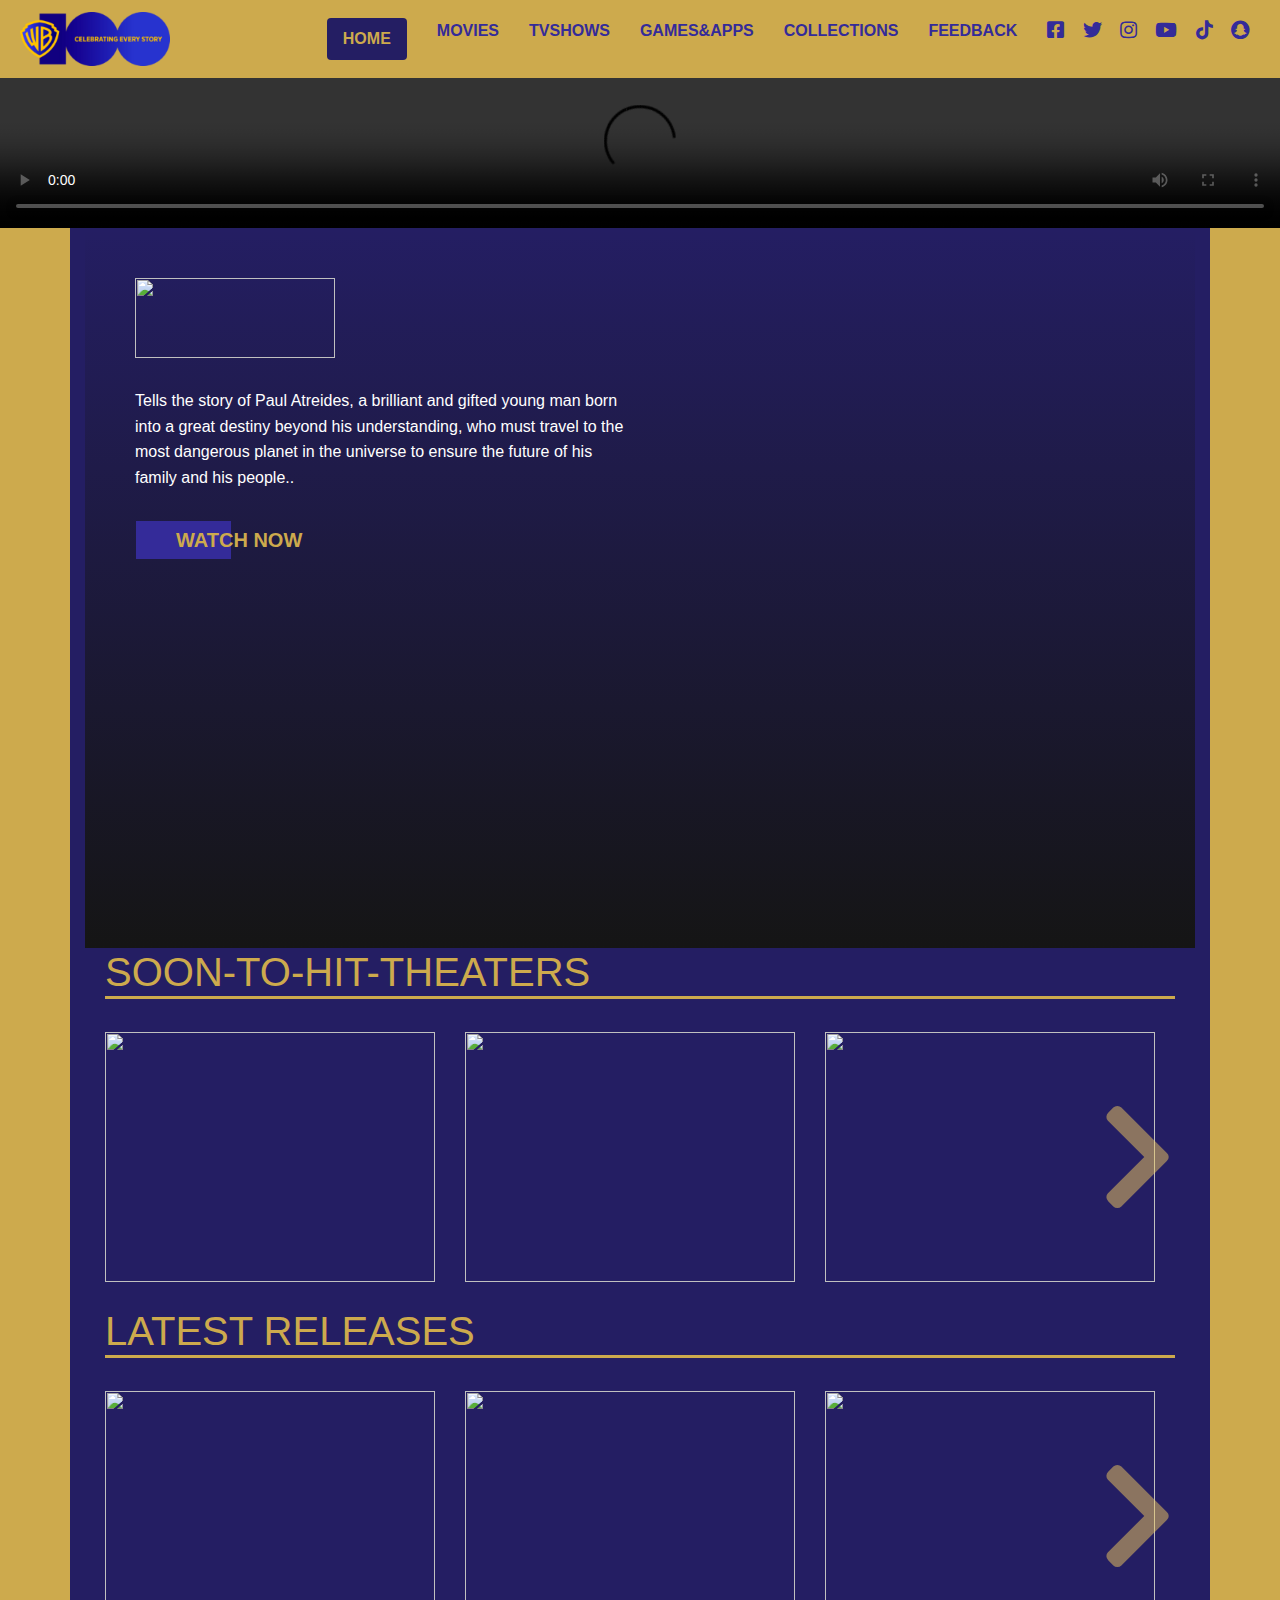
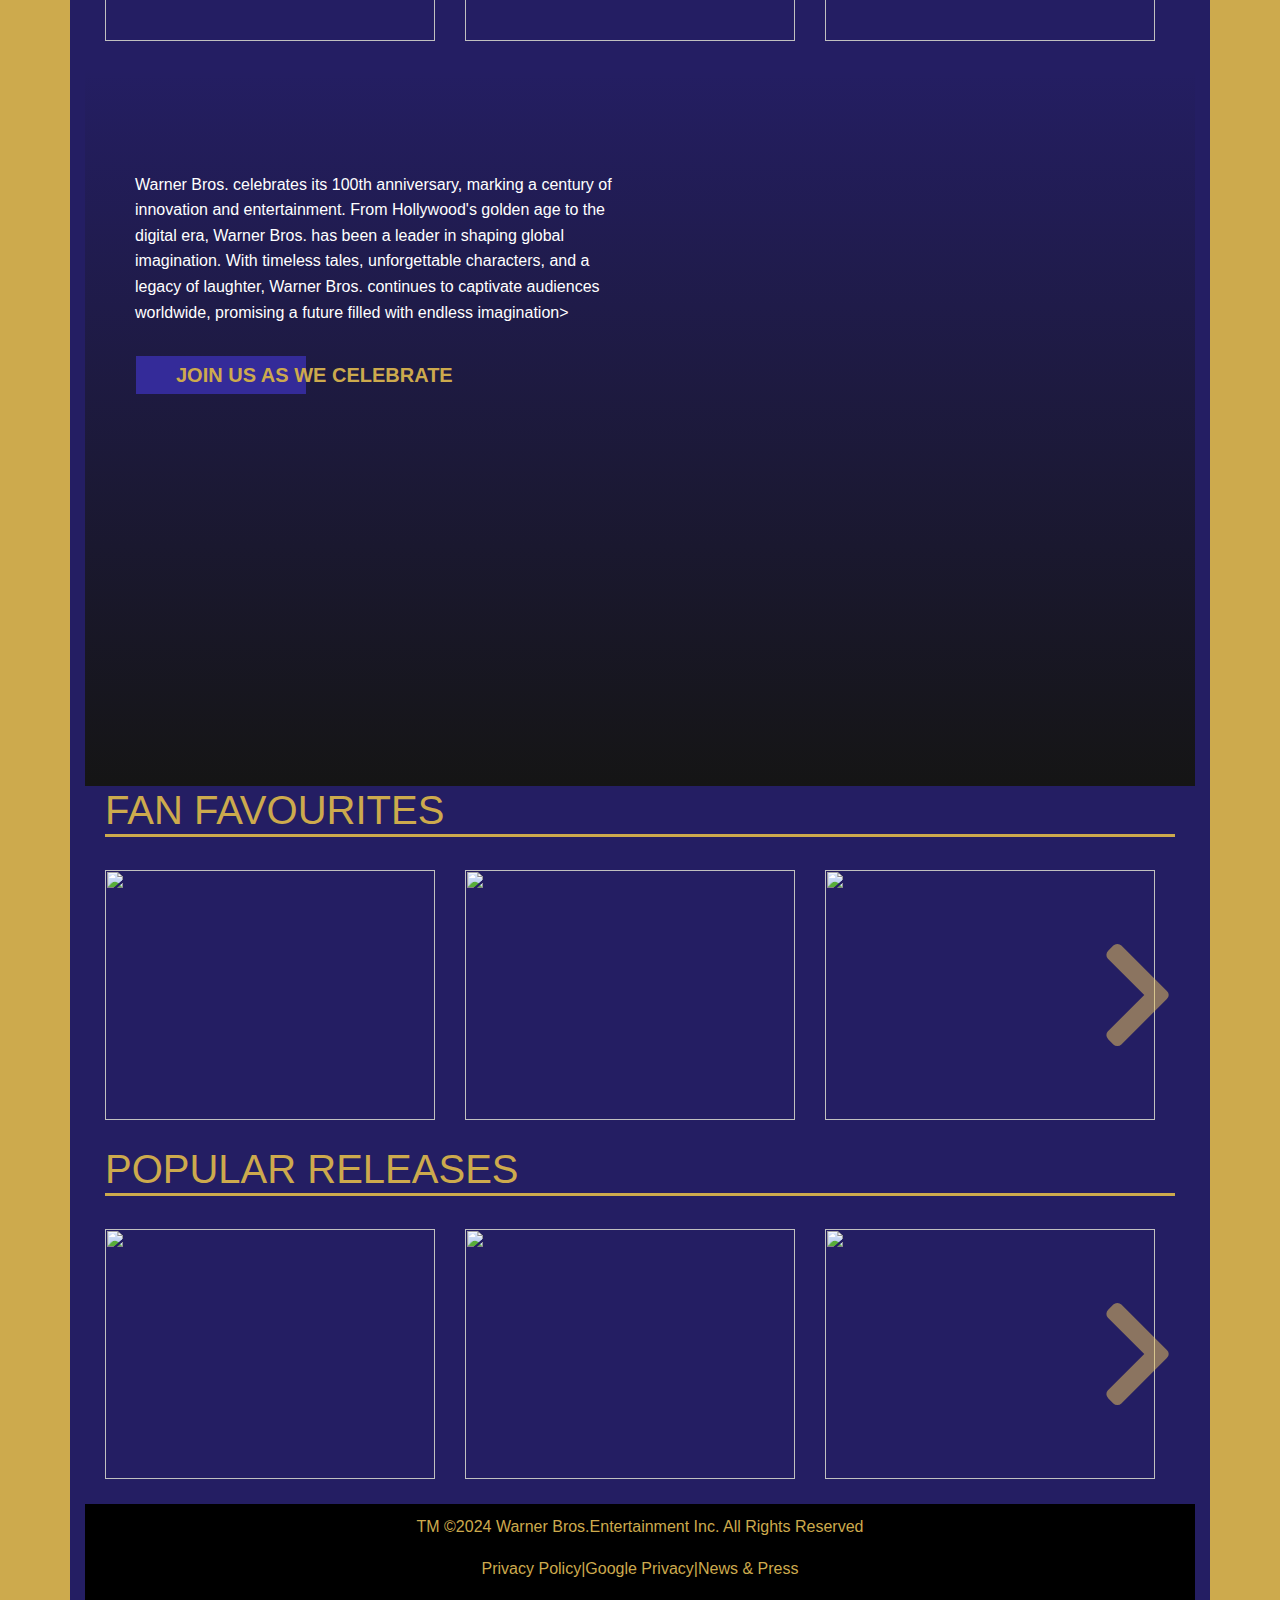
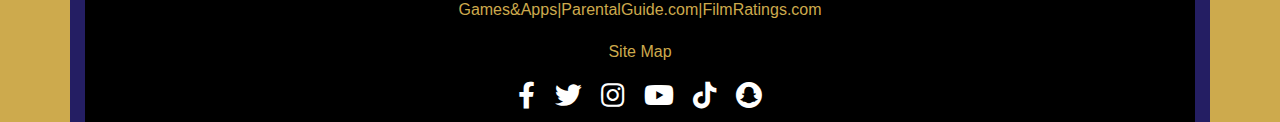
==== index.html @ 6bb21a34 "Add files via upload" ====
<!DOCTYPE html>
<html lang="en">
<head>
    <meta charset="UTF-8">
    <meta name="viewport" content="width=device-width, initial-scale=1.0">
    <title>Warner Bros</title>
    <link href="https://stackpath.bootstrapcdn.com/bootstrap/4.5.2/css/bootstrap.min.css" rel="stylesheet">
	<link href="https://cdnjs.cloudflare.com/ajax/libs/font-awesome/5.15.3/css/all.min.css" rel="stylesheet">
    <link rel="stylesheet" href="style.css">
    <style>
.btn {
    color: #cdaa4d;
    padding: 0.25rem 1.5rem;
    text-transform: uppercase;
    font-size: 1.25rem;
    font-weight: 700;
    display: inline-flex;
    position: relative;
    align-items: center;
}

.btn-hover::before {
    z-index: 1;
    content: "";
    position: absolute;
    top: 0;
    left: 0;
    width: 50%;
    height: 100%;
    background-color: #342b99;
    transition: 0.3s ease-in-out;
}

.btn-hover:hover::before {
    width: 100%;
}

.btn i,
.btn span {
    z-index: 1;
}

.btn i {
    margin-right: 1rem;
}
    video {
    width: 100%;
    max-height: 500px;
    object-fit: cover; 
    display: block; 
    margin: 0 auto; 
    }

    </style>
</head>
<body>
    <header>
        <nav class="nav nav-pills">
        <ul class='nav-bar' style="margin-bottom: 0px;">
            <li class='logo'><a href='#'><img src='wb100.png'></a></li>
            <input type='checkbox' id='check' />
            <span class="menu">
                <li><a class="nav-link active" aria-current="page"  href="Index.html" style="color: #cdaa4d; background-color: #241e63;">Home</a></li>
                <li><a href="Movies.html">Movies</a></li>
                <li><a href="TvShows.html">TvShows</a></li>
                <li><a href="Games&Apps.html">Games&Apps</a></li>
                <li><a href="Collections.html">Collections</a></li>
                <li><a href="Feedback.html">Feedback</a></li>
                <li class="social-icons">
                <a href="#"><i class="fab fa-facebook-square"></i></a>
                <a href="#"><i class="fab fa-twitter"></i></a>
                <a href="#"><i class="fab fa-instagram"></i></a>
                <a href="#"><i class="fab fa-youtube"></i></a>
                <a href="#"><i class="fab fa-tiktok"></i></a>
                <a href="#"><i class="fab fa-snapchat"></i></a>
                </li> 
                <label for="check" class="close-menu"><i class="fas fa-times"></i></label>
            </span>
            <label for="check" class="open-menu"><i class="fas fa-bars"></i></label>
        </ul>
    </nav>
              <video autoplay loop playsinline controls>
        <source src="img/y2mate.com - WB100   Celebrating 100 years of storytelling at the Academy Awards_1080p.mp4" type="video/mp4">
    </video> 
    </header>
  
                  <div class="container">
        <div class="content-container">
            <div class="featured-content"
                style="background: linear-gradient(to bottom, rgba(0,0,0,0), #151515), url('img/dune.jpg');">
                <img class="featured-title"  src="img/dune2.png" alt="" width="60px" height="80px">
                <p class="featured-desc">Tells the story of Paul Atreides, a brilliant and gifted young man born into a great destiny beyond his understanding, who must travel to the most dangerous planet in the universe to ensure the future of his family and his people..</p>
               <div class="item-action top-down delay-6">
                                <a href="#" class="btn btn-hover">
                                    <i class="bx bxs-right-arrow"></i>
                                    <span>Watch now</span>
                                </a>
                            </div>
            </div>
            <div class="movie-list-container">
                <h1 class="movie-list-title" style="border-bottom: solid;">SOON-TO-HIT-THEATERS</h1>
                <div class="movie-list-wrapper">
                    <div class="movie-list">
                        <div class="movie-list-item">
                            <img class="movie-list-item-img" src="img/2.jpg" alt="">
                            <span class="movie-list-item-title">FURIOSA A MAD MAX SAGA</span>
                            <p class="movie-list-item-desc">29 June 2024</p>
                            <button class="movie-list-item-button">Watch</button>
                        </div>
                        <div class="movie-list-item">
                            <img class="movie-list-item-img" src="img/kong.jpg" alt="">
                            <span class="movie-list-item-title">Godzilla x Kong</span>
                            <p class="movie-list-item-desc">Now playing</p>
                            <button class="movie-list-item-button">Watch</button>
                        </div>
                        <div class="movie-list-item">
                            <img class="movie-list-item-img" src="img/3.jpg" alt="">
                            <span class="movie-list-item-title">Horizon:Chapter1&2</span>
                            <p class="movie-list-item-desc">Now Playing</p>
                            <button class="movie-list-item-button">Watch</button>
                        </div>
                        <div class="movie-list-item">
                            <img class="movie-list-item-img" src="img/4.jpg" alt="">
                            <span class="movie-list-item-title">Aquaman 2</span>
                            <p class="movie-list-item-desc">Now Playing</p>
                            <button class="movie-list-item-button">Watch</button>
                        </div>
                        <div class="movie-list-item">
                            <img class="movie-list-item-img" src="img/5.jpg" alt="">
                            <span class="movie-list-item-title">The Watchers</span>
                            <p class="movie-list-item-desc">29 May 2024</p>
                            <button class="movie-list-item-button">Watch</button>
                        </div>
                        <div class="movie-list-item">
                            <img class="movie-list-item-img" src="img/6.jpg" alt="">
                            <span class="movie-list-item-title">BEETLEJUICE</span>
                            <p class="movie-list-item-desc">20 April 2024</p>
                            <button class="movie-list-item-button">Watch</button>
                        </div>
                        <div class="movie-list-item">
                            <img class="movie-list-item-img" src="img/7.jpg" alt="">
                            <span class="movie-list-item-title">JOKER A FOLIE DUEX</span>
                            <p class="movie-list-item-desc">14 May 2024</p>
                            <button class="movie-list-item-button">Watch</button>
                        </div>
                    </div>
                    <i class="fas fa-chevron-right arrow"></i>
                </div>
            </div>
            <div class="movie-list-container">
                <h1 class="movie-list-title" style="border-bottom: solid;">LATEST RELEASES</h1>
                <div class="movie-list-wrapper">
                    <div class="movie-list">
                        <div class="movie-list-item">
                            <img class="movie-list-item-img" src="img/8.jpg" alt="">
                            <span class="movie-list-item-title">BLUEBEETLE</span>
                            <p class="movie-list-item-desc"></p>
                            <button class="movie-list-item-button">Watch</button>
                        </div>
                        <div class="movie-list-item">
                            <img class="movie-list-item-img" src="img/9.jpg" alt="">
                            <span class="movie-list-item-title">BLACK ADAM</span>
                            <p class="movie-list-item-desc"></p>
                            <button class="movie-list-item-button">Watch</button>
                        </div>
                        <div class="movie-list-item">
                            <img class="movie-list-item-img" src="img/10.jpg" alt="">
                            <span class="movie-list-item-title">EVIL DEAD RISE</span>
                            <p class="movie-list-item-desc"></p>
                            <button class="movie-list-item-button">Watch</button>
                        </div>
                        <div class="movie-list-item">
                            <img class="movie-list-item-img" src="img/11.jpg" alt="">
                            <span class="movie-list-item-title">CREED III</span>
                            <p class="movie-list-item-desc"></p>
                            <button class="movie-list-item-button">Watch</button>
                        </div>
                        <div class="movie-list-item">
                            <img class="movie-list-item-img" src="img/12.jpg" alt="">
                            <span class="movie-list-item-title">WONKA</span>
                            <p class="movie-list-item-desc"></p>
                            <button class="movie-list-item-button">Watch</button>
                        </div>
                        <div class="movie-list-item">
                            <img class="movie-list-item-img" src="img/13.jpg" alt="">
                            <span class="movie-list-item-title">THE MEG 2</span>
                            <p class="movie-list-item-desc"></p>
                            <button class="movie-list-item-button">Watch</button>
                        </div>
                        <div class="movie-list-item">
                            <img class="movie-list-item-img" src="img/14.jpg" alt="">
                            <span class="movie-list-item-title">THE FLASH</span>
                            <p class="movie-list-item-desc"></p>
                            <button class="movie-list-item-button">Watch</button>
                        </div>
                    </div>
                    <i class="fas fa-chevron-right arrow"></i>
                </div>
            </div>
            <div class="featured-content"
                style="background: linear-gradient(to bottom, rgba(0,0,0,0), #151515), url('img/o.jpg');">
                <img class="featured-title" src="img/bug.png" alt="">
                <p class="featured-desc">Warner Bros. celebrates its 100th anniversary, marking a century of innovation and entertainment. From Hollywood's golden age to the digital era, Warner Bros. has been a leader in shaping global imagination. With timeless tales, unforgettable characters, and a legacy of laughter, Warner Bros. continues to captivate audiences worldwide, promising a future filled with endless imagination></p>
                <a href="#" class="btn btn-hover">
                                    <i class="bx bxs-right-arrow"></i>
                                    <span>Join Us As We Celebrate</span>
                                </a>
                            </div>
            </div>
            <div class="movie-list-container">
                <h1 class="movie-list-title" style="border-bottom: solid;">FAN FAVOURITES</h1>
                <div class="movie-list-wrapper">
                    <div class="movie-list">
                        <div class="movie-list-item">
                            <img class="movie-list-item-img" src="img/a.jpeg" alt="">
                            <span class="movie-list-item-title">THE HOBBIT</span>
                            <p class="movie-list-item-desc"></p>
                            <button class="movie-list-item-button">Watch</button>
                        </div>
                        <div class="movie-list-item">
                            <img class="movie-list-item-img" src="img/b.jpeg" alt="">
                            <span class="movie-list-item-title">The Lord Of The Rings</span>
                            <p class="movie-list-item-desc"></p>
                            <button class="movie-list-item-button">Watch</button>
                        </div>
                        <div class="movie-list-item">
                            <img class="movie-list-item-img" src="img/c.jpeg" alt="">
                            <span class="movie-list-item-title">Rush Hour1,2&3</span>
                            <p class="movie-list-item-desc"></p>
                            <button class="movie-list-item-button">Watch</button>
                        </div>
                        <div class="movie-list-item">
                            <img class="movie-list-item-img" src="img/d.jpeg" alt="">
                            <span class="movie-list-item-title">PEACEMAKER</span>
                            <p class="movie-list-item-desc"></p>
                            <button class="movie-list-item-button">Watch</button>
                        </div>
                        <div class="movie-list-item">
                            <img class="movie-list-item-img" src="img/e.jpeg" alt="">
                            <span class="movie-list-item-title">TITANS</span>
                            <p class="movie-list-item-desc"></p>
                            <button class="movie-list-item-button">Watch</button>
                        </div>
                        <div class="movie-list-item">
                            <img class="movie-list-item-img" src="img/f.jpeg" alt="">
                            <span class="movie-list-item-title">The Suicide Squad</span>
                            <p class="movie-list-item-desc"></p>
                            <button class="movie-list-item-button">Watch</button>
                        </div>
                        <div class="movie-list-item">
                            <img class="movie-list-item-img" src="img/g.jpeg" alt="">
                            <span class="movie-list-item-title">The Matrix</span>
                            <p class="movie-list-item-desc"></p>
                            <button class="movie-list-item-button">Watch</button>
                        </div>
                    </div>
                    <i class="fas fa-chevron-right arrow"></i>
                </div>
            </div>
            <div class="movie-list-container">
                <h1 class="movie-list-title" style="border-bottom: solid;">POPULAR RELEASES</h1>
                <div class="movie-list-wrapper">
                    <div class="movie-list">
                        <div class="movie-list-item">
                            <img class="movie-list-item-img" src="img/h.jpeg" alt="">
                            <span class="movie-list-item-title">300 Rise of An Emipire</span>
                            <p class="movie-list-item-desc"></p>
                            <button class="movie-list-item-button">Watch</button>
                        </div>
                        <div class="movie-list-item">
                            <img class="movie-list-item-img" src="img/i.jpeg" alt="">
                            <span class="movie-list-item-title">TROY</span>
                            <p class="movie-list-item-desc"></p>
                            <button class="movie-list-item-button">Watch</button>
                        </div>
                        <div class="movie-list-item">
                            <img class="movie-list-item-img" src="img/j.jpg" alt="">
                            <span class="movie-list-item-title">HARRY POTTER</span>
                            <p class="movie-list-item-desc"></p>
                            <button class="movie-list-item-button">Watch</button>
                        </div>
                        <div class="movie-list-item">
                            <img class="movie-list-item-img" src="img/k.jpeg" alt="">
                            <span class="movie-list-item-title">Central Intelligence</span>
                            <p class="movie-list-item-desc"></p>
                            <button class="movie-list-item-button">Watch</button>
                        </div>
                        <div class="movie-list-item">
                            <img class="movie-list-item-img" src="img/l.jpeg" alt="">
                            <span class="movie-list-item-title">THE HANGOVER</span>
                            <p class="movie-list-item-desc"></p>
                            <button class="movie-list-item-button">Watch</button>
                        </div>
                        <div class="movie-list-item">
                            <img class="movie-list-item-img" src="img/m.jpeg" alt="">
                            <span class="movie-list-item-title">Chariots Of Fire</span>
                            <p class="movie-list-item-desc"></p>
                            <button class="movie-list-item-button">Watch</button>
                        </div>
                        <div class="movie-list-item">
                            <img class="movie-list-item-img" src="img/n.jpeg" alt="">
                            <span class="movie-list-item-title">MALCOM X</span>
                            <p class="movie-list-item-desc"></p>
                            <button class="movie-list-item-button">Watch</button>
                        </div>
                    </div>
                    <i class="fas fa-chevron-right arrow"></i>
                </div>
            </div>

            <footer class="footer">
    <div style="text-align: center;">
        <p>TM &copy;2024 Warner Bros.Entertainment Inc. All Rights Reserved</p>
        <p>Privacy Policy|Google Privacy|News & Press</p>
		<p>Games&Apps|ParentalGuide.com|FilmRatings.com</P>
        <p>Site Map</p>
    </div>
    <div style="position: bottom; top: 15px; right: 15px;">
        <a href="#" target="_blank" style="margin-right: 15px; font-size:20px;"><i class="fab fa-facebook-f fa-lg" style="color: white;"></i></a>
        <a href="#" target="_blank" style="margin-right: 15px; font-size:20px;"><i class="fab fa-twitter fa-lg" style="color: white;"></i></a>
        <a href="#" target="_blank" style="margin-right: 15px; font-size:20px;"><i class="fab fa-instagram fa-lg" style="color: white;"></i></a>
        <a href="#" target="_blank" style="margin-right: 15px; font-size:20px;"><i class="fab fa-youtube fa-lg" style="color: white;"></i></a>
        <a href="#" target="_blank" style="margin-right: 15px; font-size:20px;"><i class="fab fa-tiktok fa-lg" style="color: white;"></i></a>
        <a href="#" target="_blank" style="font-size:20px;"><i class="fab fa-snapchat fa-lg" style="color: white;"></i></a>
    </div>
</footer>



        </div>
    </div> 

         
    
    
    
  

    <script src="https://code.jquery.com/jquery-3.5.1.slim.min.js"></script>
    <script src="https://cdn.jsdelivr.net/npm/@popperjs/core@2.5.4/dist/umd/popper.min.js"></script>
    <script src="https://stackpath.bootstrapcdn.com/bootstrap/4.5.2/js/bootstrap.min.js"></script>
<script src="app.js"></script>
</body>
</html>
---- style.css ----
* {
    margin: 0;
    padding: 0;
}

@font-face {
     font-family: mycustomfont;
     src: url(movie.ttf)
}
@font-face {
     font-family: diary;
     src: url(Melted Monster.ttf)
}
body {
  font-family: Arial, sans-serif;
  line-height: 1.6;
  background-color: #cdaa4d;
  color: #cdaa4d; 
}
header {
    background-color: #cdaa4d;
    color: #342b99;
    padding: 0px;
}
.nav-bar {
    width: 100%;
    display: flex;
    justify-content: space-between;
    align-items: center;
    list-style: none;
    position: relative;
    background-color: var(--color2);
    padding: 12px 20px;
}
.logo img {width: 150px;}
.menu {display: flex;}
.menu li {padding-left: 30px;}
.menu li a {
    display: inline-block;
    text-decoration: none;
    color: #342b99;
    text-align: center;
    transition: 0.15s ease-in-out;
    position: relative;
    text-transform: uppercase;
    font-weight: 750;
}
.menu li a::after {
    content: "";
    position: absolute;
    bottom: 0;
    left: 0;
    width: 0;
    height: 1px;
    background-color: #241e63;
    transition: 0.30s ease-in-out;
}
.social-icons {
    margin-top: -15px;
    font-size: 30px;
    position: relative;
    display: inline-block;
}

.social-icons a {
    display: inline-block;
    margin-right: 10px;
    color: var(--color1);
    font-size: 1.2rem;
    transition: color 0.15s ease-in-out;
}

.social-icons a:hover {
    color: #007bff;
}
.menu li a:hover:after {width: 100%; height: 2px;}
.open-menu , .close-menu {
    position: absolute;
    color: #342b99;
    cursor: pointer;
    font-size: 1.5rem;
    display: none;
}
.open-menu {
    top: 50%;
    right: 20px;
    transform: translateY(-50%);
}
.close-menu {
    top: 20px;
    right: 20px;
}
#check {display: none;}
@media(max-width: 610px){
    .menu {
        flex-direction: column;
        align-items: center;
        justify-content: center;
        width: 50%;
        height: 100vh;
        position: fixed;
        top: 0;
        right: -100%;
        z-index: 100;
        background-color: #cdaa4d;
        transition: all 0.2s ease-in-out;
    }
     .social-icons {
        margin-top: 0px;
        text-align: center;
    }

    .social-icons a {
        display: inline-block;
        margin: 0 5px; 
        color: var(--color1);
        font-size: 1.2rem;
        transition: color 0.15s ease-in-out;
    }

    .social-icons a:hover {
        color: #007bff; /* Change color on hover */
    }
    .menu li {margin-top: 40px;}
    .menu li a {padding: 10px;}
    .open-menu , .close-menu {display: block;}
    #check:checked ~ .menu {right: 0;}
}

.scroll{
    position: fixed;
    width: 50px;
    height: 50px;
    background: #342b99;
    border-radius: 50px;
    bottom: 100px;
    right: 50px;
    text-decoration: none;
    font-size: 22px;
    line-height: 50px;
    text-align: center;
    }
    .scroll i{
       color: #cdaa4d;
    }

.footer {
    background-color: #000000;
    color: #cdaa4d;
    text-align: center;
    padding: 10px 0;
    position: flex;
    bottom: 0;
    margin-left: 0px;
    margin-right: 0px;
    padding-top: 10px;
}

.container {
  background-color: #241e63;
  min-height: calc(100vh - 50px);
  color: #cdaa4d;
}

.content-container {
  margin-left: -0px;
  margin-right: -0px;
}

.featured-content {
  height: 80vh;
  padding: 50px;
  object-fit: cover;
  position: center;
}

.featured-title {
  width: 200px;
  
}

.featured-desc {
  width: 500px;
  color: white;
  margin: 30px 0;
}
@media (max-width: 768px) {
  .featured-desc {
    max-width: 90%; 
    margin: 20px auto;
  }
}


@media (max-width: 480px) {
  .featured-desc {
    font-size: 14px; 
  }
}

.featured-button {
  background-color: #342b99;
  color:#cdaa4d;
  padding: 10px 20px;
  border-radius: 0px;
  border: none;
  outline: none;
  font-weight: bold;
  transition-duration: 0.4s; 
}
.featured-button:hover::before {
    width: 100%;
}

.featured-button i {
    margin-right: 1rem;
}

.movie-list-container {
  padding: 0 20px
}

.movie-list-wrapper {
  position: relative;
  overflow: hidden;
}

.movie-list {
  display: flex;
  align-items: center;
  height: 300px;
  transform: translateX(0);
  transition: all 1s ease-in-out;
}

.movie-list-item {
  margin-right: 30px;
  position: relative;
}

.movie-list-item:hover .movie-list-item-img {
  transform: scale(1.2);
  margin: 0 30px;
  opacity: 0.5;
}

.movie-list-item:hover .movie-list-item-title,
.movie-list-item:hover .movie-list-item-desc,
.movie-list-item:hover .movie-list-item-button {
  opacity: 1;
}

.movie-list-item-img {
  transition: all 1s ease-in-out;
  width: 330px;
  height: 250px;
  object-fit: cover;
  border-radius: 0px;
}

.movie-list-item-title {
  background-color: transparent;
  padding: 0 5px;
  font-size: 32px;
  font-weight: bold;
  position: absolute;
  top: 10%;
  left: 50px;
  opacity: 0;
  transition: all 1s ease-in-out;
}

.movie-list-item-desc {
  padding: 10px;
  font-size: 14px;
  position: absolute;
  top: 30%;
  left: 50px;
  width: 230px;
  opacity: 0;
  transition: all 1s ease-in-out;
}

.movie-list-item-button {
  padding: 10px;
  background-color: #342b99;
  color: #cdaa4d;
  border-radius: 0px;
  outline: none;
  border: none;
  cursor: pointer;
  position: absolute;
  bottom: 20px;
  left: 50px;
  opacity: 0;
  transition: all 1s ease-in-out;
}



.arrow {
  font-size: 120px;
  position: absolute;
  top: 90px;
  right: 0;
  color: rgb(241, 202, 94);
  opacity: 0.5;
  cursor: pointer;
}

@media only screen and (max-width: 940px){
    .menu-container{
        display: none;
    }
}
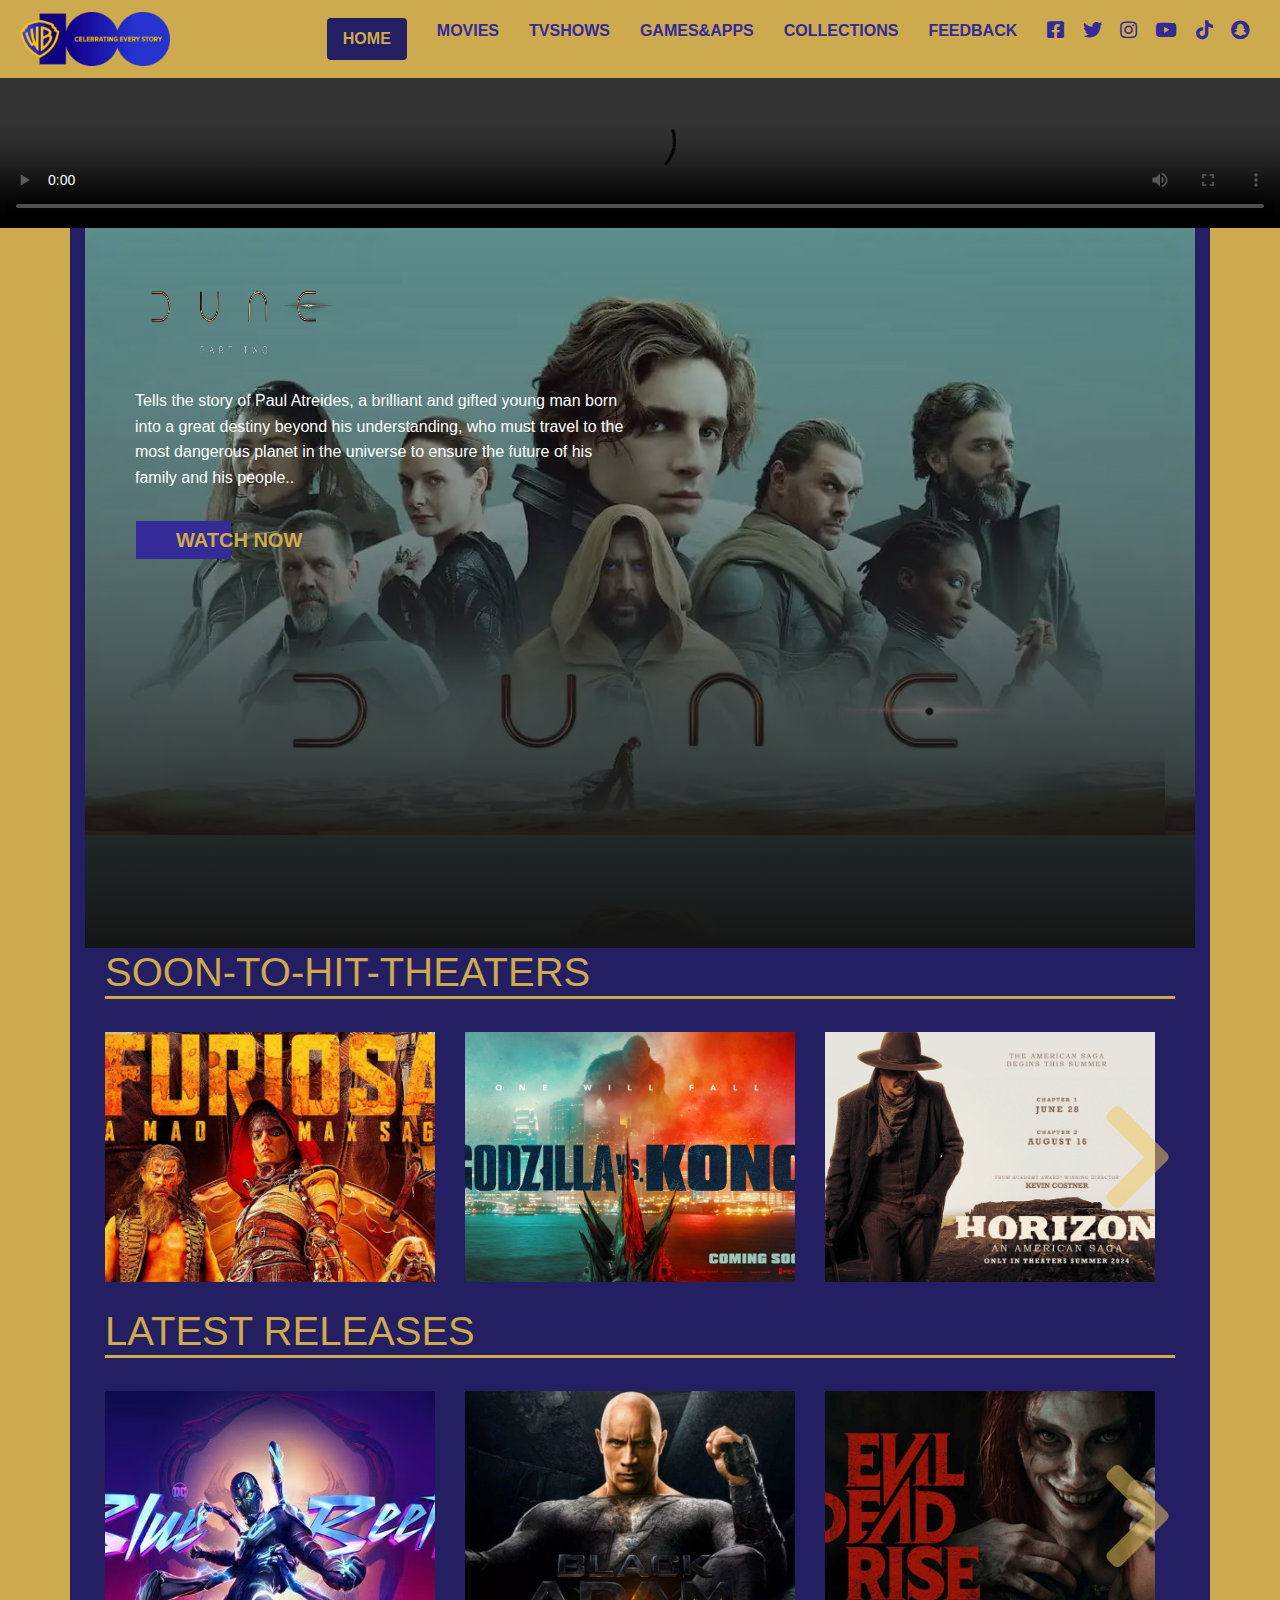
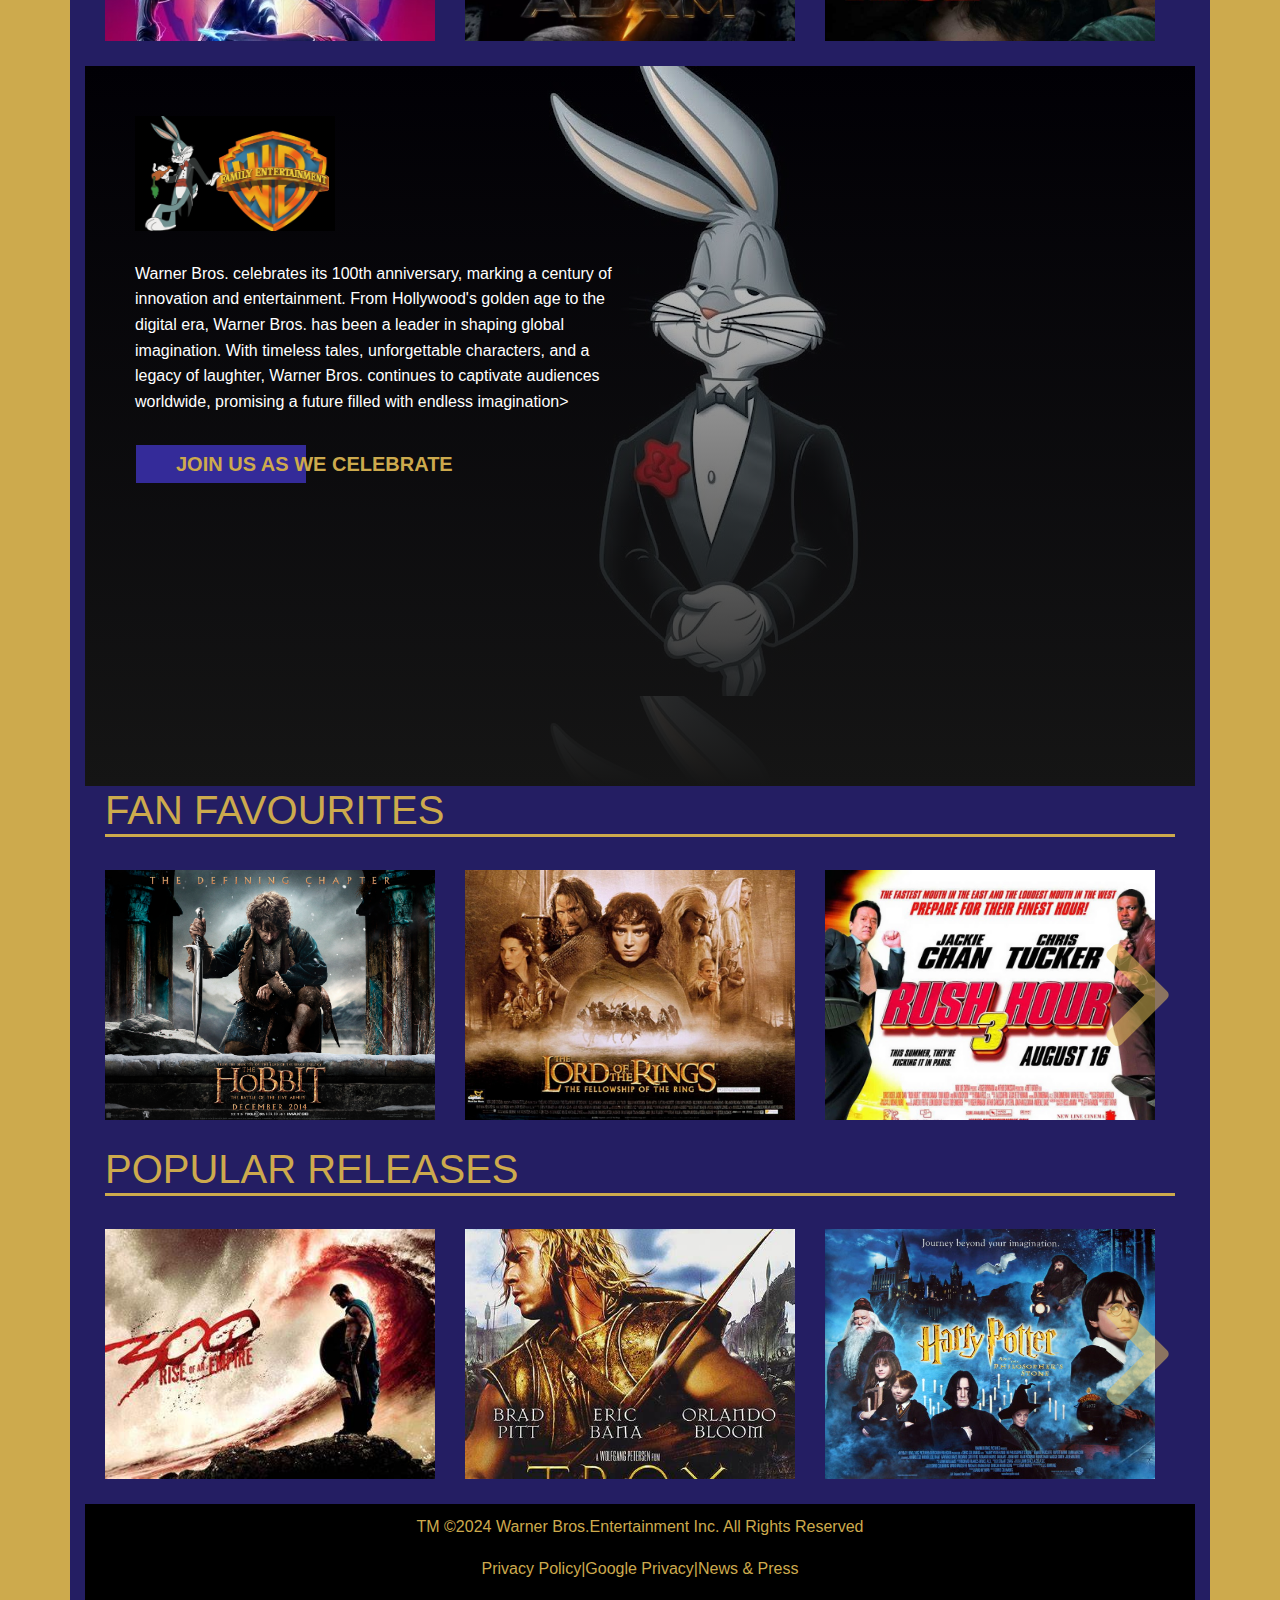
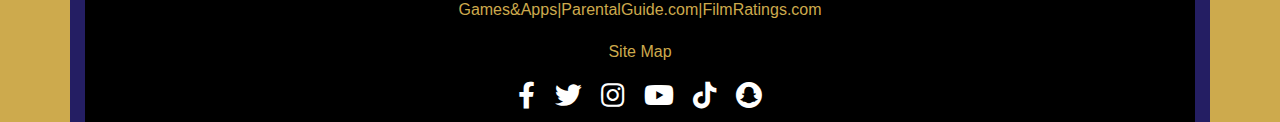
==== commit 43d97f7c: "Add files via upload" ====
--- a/index.html
+++ b/index.html
@@ -60,7 +60,7 @@
             <li class='logo'><a href='#'><img src='wb100.png'></a></li>
             <input type='checkbox' id='check' />
             <span class="menu">
-                <li><a class="nav-link active" aria-current="page"  href="Index.html" style="color: #cdaa4d; background-color: #241e63;">Home</a></li>
+                <li><a class="nav-link active" aria-current="page"  href="index.html" style="color: #cdaa4d; background-color: #241e63;">Home</a></li>
                 <li><a href="Movies.html">Movies</a></li>
                 <li><a href="TvShows.html">TvShows</a></li>
                 <li><a href="Games&Apps.html">Games&Apps</a></li>
@@ -84,7 +84,7 @@
     </video> 
     </header>
   
-                  <div class="container">
+      <div class="container">
         <div class="content-container">
             <div class="featured-content"
                 style="background: linear-gradient(to bottom, rgba(0,0,0,0), #151515), url('img/dune.jpg');">
@@ -339,6 +339,6 @@
     <script src="https://code.jquery.com/jquery-3.5.1.slim.min.js"></script>
     <script src="https://cdn.jsdelivr.net/npm/@popperjs/core@2.5.4/dist/umd/popper.min.js"></script>
     <script src="https://stackpath.bootstrapcdn.com/bootstrap/4.5.2/js/bootstrap.min.js"></script>
-<script src="app.js"></script>
+<script src="myjava.js"></script>
 </body>
 </html>
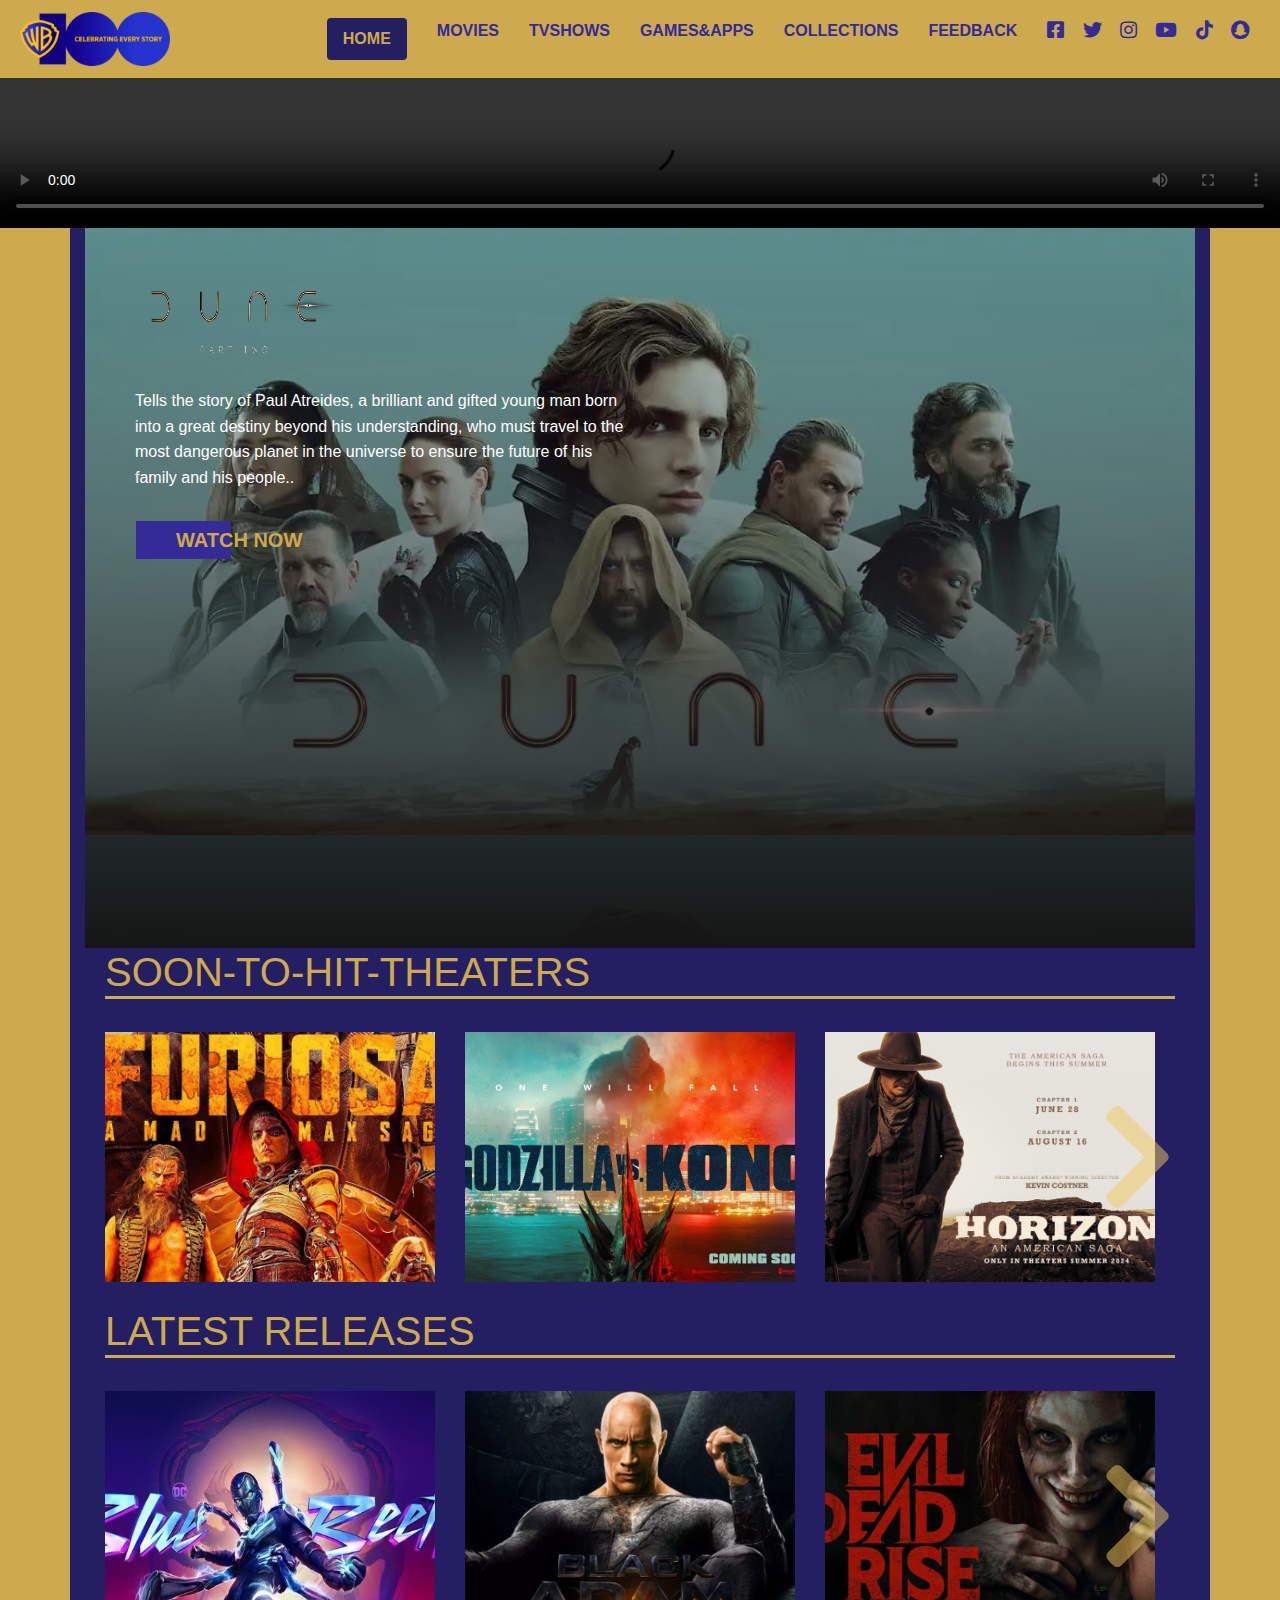
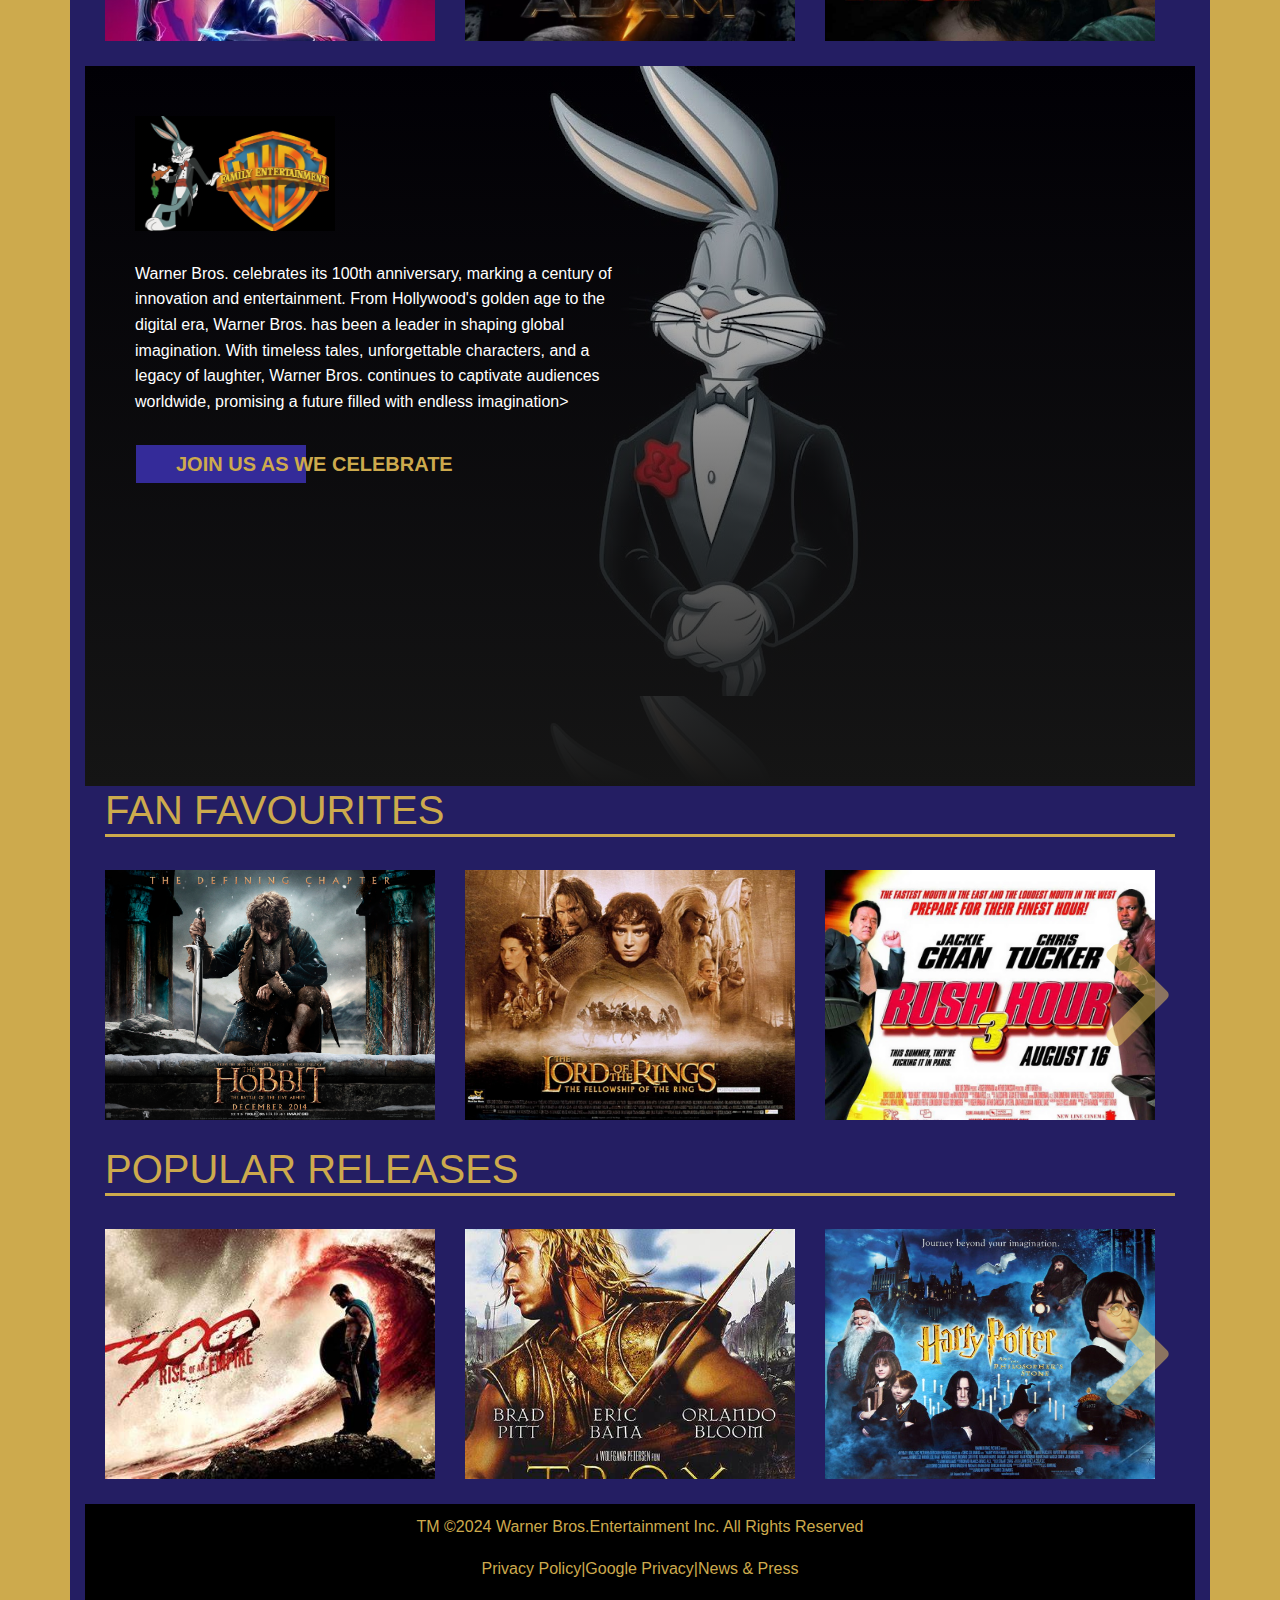
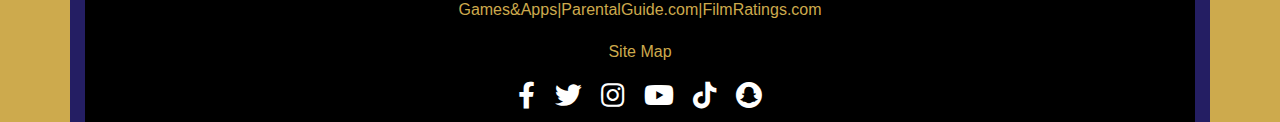
==== commit f004c05b: "Add files via upload" ====
--- a/index.html
+++ b/index.html
@@ -307,7 +307,7 @@
                     <i class="fas fa-chevron-right arrow"></i>
                 </div>
             </div>
-
+<article>
             <footer class="footer">
     <div style="text-align: center;">
         <p>TM &copy;2024 Warner Bros.Entertainment Inc. All Rights Reserved</p>
@@ -324,7 +324,7 @@
         <a href="#" target="_blank" style="font-size:20px;"><i class="fab fa-snapchat fa-lg" style="color: white;"></i></a>
     </div>
 </footer>
-
+</article>
 
 
         </div>
